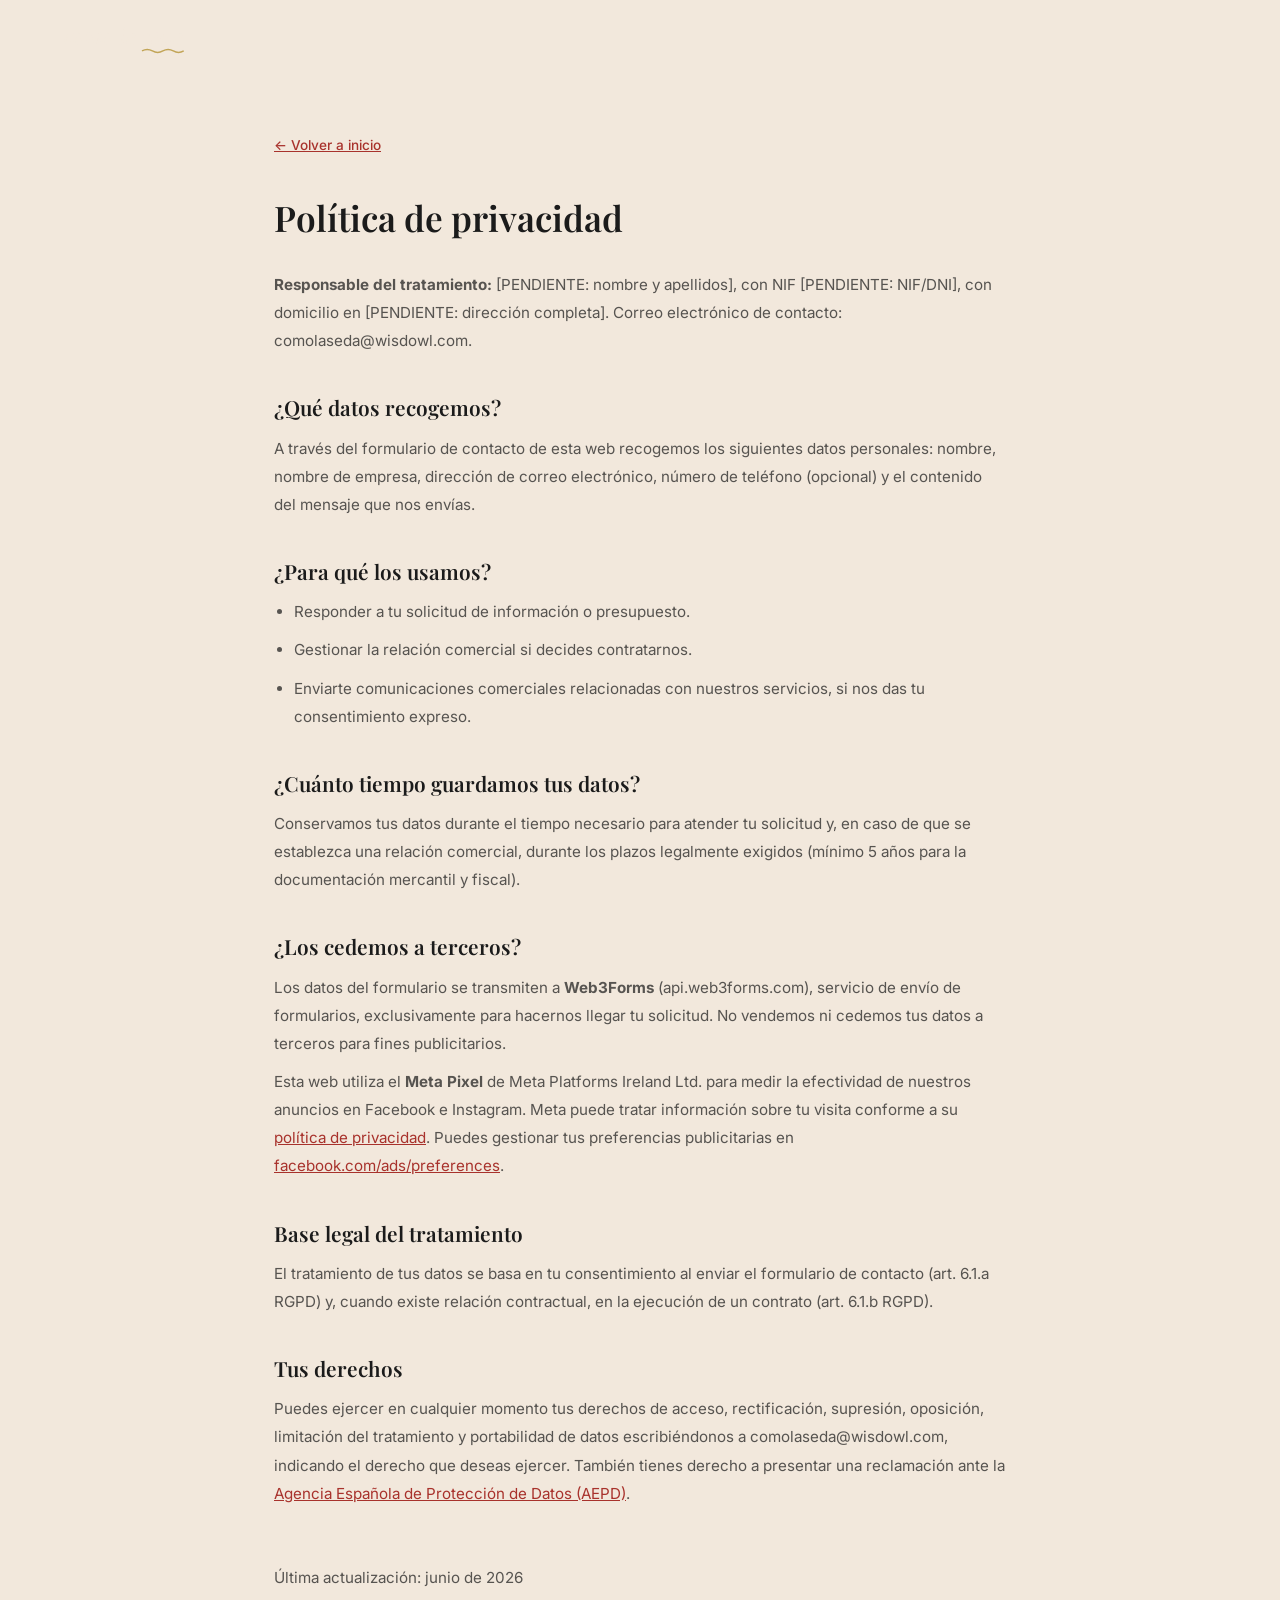
==== privacidad.html @ a711950b "feat: añadir privacidad.html (requisito Meta lead forms) Política de privacidad con placeholders par" ====
<!DOCTYPE html>
<html lang="es">
<head>
<meta charset="UTF-8">
<meta name="viewport" content="width=device-width, initial-scale=1.0">
<title>Política de privacidad — Como la Seda</title>
<link rel="icon" type="image/png" href="favicon.png">
<link rel="preconnect" href="https://fonts.googleapis.com">
<link rel="preconnect" href="https://fonts.gstatic.com" crossorigin>
<link href="https://fonts.googleapis.com/css2?family=Playfair+Display:ital,wght@0,400;0,600;0,700;1,400;1,600&family=Inter:wght@300;400;500;600&display=swap" rel="stylesheet">
<link rel="stylesheet" href="styles.css">
<style>
.priv-wrap{max-width:780px;margin:0 auto;padding:calc(var(--hh) + 60px) 24px 80px}
.priv-wrap h1{font-family:var(--serif);font-size:2.2rem;font-weight:600;margin-bottom:32px;line-height:1.2}
.priv-wrap h2{font-family:var(--serif);font-size:1.3rem;font-weight:600;margin:36px 0 10px;color:var(--dark)}
.priv-wrap p,.priv-wrap li{font-size:.95rem;color:rgba(27,27,27,.72);line-height:1.85;margin-bottom:10px}
.priv-wrap ul{padding-left:20px;list-style:disc;margin-bottom:10px}
.priv-wrap a{color:var(--red);text-decoration:underline}
.priv-back{display:inline-flex;align-items:center;gap:6px;margin-bottom:40px;font-size:.85rem;color:var(--gold);font-weight:500}
.priv-updated{margin-top:56px;font-size:.78rem;color:rgba(27,27,27,.35)}
</style>
</head>
<body>

<header id="hdr">
  <div class="wrap">
    <a href="index.html" class="hdr-logo logo-wrap" aria-label="Como la Seda — volver a inicio">
      como la <span class="seda-inner">seda<svg class="seda-wave" viewBox="0 0 56 8" fill="none" preserveAspectRatio="none"><path d="M0,4 Q7,0 14,4 Q21,8 28,4 Q35,0 42,4 Q49,8 56,4" stroke="#C2A557" stroke-width="1.9" fill="none"/></svg></span>
    </a>
  </div>
</header>

<div class="priv-wrap">
  <a href="index.html" class="priv-back">← Volver a inicio</a>
  <h1>Política de privacidad</h1>

  <p><strong>Responsable del tratamiento:</strong> [PENDIENTE: nombre y apellidos], con NIF [PENDIENTE: NIF/DNI], con domicilio en [PENDIENTE: dirección completa]. Correo electrónico de contacto: comolaseda@wisdowl.com.</p>

  <h2>¿Qué datos recogemos?</h2>
  <p>A través del formulario de contacto de esta web recogemos los siguientes datos personales: nombre, nombre de empresa, dirección de correo electrónico, número de teléfono (opcional) y el contenido del mensaje que nos envías.</p>

  <h2>¿Para qué los usamos?</h2>
  <ul>
    <li>Responder a tu solicitud de información o presupuesto.</li>
    <li>Gestionar la relación comercial si decides contratarnos.</li>
    <li>Enviarte comunicaciones comerciales relacionadas con nuestros servicios, si nos das tu consentimiento expreso.</li>
  </ul>

  <h2>¿Cuánto tiempo guardamos tus datos?</h2>
  <p>Conservamos tus datos durante el tiempo necesario para atender tu solicitud y, en caso de que se establezca una relación comercial, durante los plazos legalmente exigidos (mínimo 5 años para la documentación mercantil y fiscal).</p>

  <h2>¿Los cedemos a terceros?</h2>
  <p>Los datos del formulario se transmiten a <strong>Web3Forms</strong> (api.web3forms.com), servicio de envío de formularios, exclusivamente para hacernos llegar tu solicitud. No vendemos ni cedemos tus datos a terceros para fines publicitarios.</p>
  <p>Esta web utiliza el <strong>Meta Pixel</strong> de Meta Platforms Ireland Ltd. para medir la efectividad de nuestros anuncios en Facebook e Instagram. Meta puede tratar información sobre tu visita conforme a su <a href="https://www.facebook.com/privacy/policy/" target="_blank" rel="noopener noreferrer">política de privacidad</a>. Puedes gestionar tus preferencias publicitarias en <a href="https://www.facebook.com/ads/preferences" target="_blank" rel="noopener noreferrer">facebook.com/ads/preferences</a>.</p>

  <h2>Base legal del tratamiento</h2>
  <p>El tratamiento de tus datos se basa en tu consentimiento al enviar el formulario de contacto (art. 6.1.a RGPD) y, cuando existe relación contractual, en la ejecución de un contrato (art. 6.1.b RGPD).</p>

  <h2>Tus derechos</h2>
  <p>Puedes ejercer en cualquier momento tus derechos de acceso, rectificación, supresión, oposición, limitación del tratamiento y portabilidad de datos escribiéndonos a comolaseda@wisdowl.com, indicando el derecho que deseas ejercer. También tienes derecho a presentar una reclamación ante la <a href="https://www.aepd.es" target="_blank" rel="noopener noreferrer">Agencia Española de Protección de Datos (AEPD)</a>.</p>

  <p class="priv-updated">Última actualización: junio de 2026</p>
</div>

<script>
const hdr = document.getElementById('hdr');
window.addEventListener('scroll', () => hdr.classList.toggle('on', scrollY > 50), { passive: true });
</script>
</body>
</html>
---- styles.css ----
/* ─── Variables ─── */
:root {
  --red:    #A8322C;
  --cream:  #F2E8DC;
  --dark:   #1B1B1B;
  --gold:   #C2A557;
  --gold-l: #D4BB7A;
  --serif:  'Playfair Display', Georgia, serif;
  --sans:   'Inter', system-ui, sans-serif;
  --max:    1200px;
  --hh:     72px;
  --ease:   0.3s ease;
}

/* ─── Reset ─── */
*,*::before,*::after{box-sizing:border-box;margin:0;padding:0}
html{scroll-behavior:smooth}
body{font-family:var(--sans);color:var(--dark);background:var(--cream);line-height:1.6;overflow-x:hidden}
img{display:block;max-width:100%}
a{color:inherit;text-decoration:none}
ul{list-style:none}
button{cursor:pointer;border:none;background:none;font-family:inherit}

/* ─── Utils ─── */
.wrap{max-width:var(--max);margin:0 auto;padding:0 24px}

.label{
  font-size:.72rem;font-weight:600;letter-spacing:.16em;
  text-transform:uppercase;color:var(--gold);margin-bottom:10px;
  display:block;
}
.title{
  font-family:var(--serif);font-size:clamp(2rem,4vw,3rem);
  font-weight:600;line-height:1.2;color:var(--dark);
}
.divider{
  display:flex;align-items:center;gap:12px;
  max-width:180px;margin:20px auto 0;
}
.divider::before,.divider::after{
  content:'';flex:1;height:1px;background:var(--gold);opacity:.35;
}
.divider-dot{width:5px;height:5px;border-radius:50%;background:var(--gold);flex-shrink:0}

.btn{
  display:inline-flex;align-items:center;gap:8px;
  padding:14px 32px;font-family:var(--sans);font-size:.85rem;
  font-weight:600;letter-spacing:.06em;text-transform:uppercase;
  transition:all var(--ease);cursor:pointer;border:none;
}
.btn-gold{background:var(--gold);color:var(--dark)}
.btn-gold:hover{background:var(--gold-l);transform:translateY(-2px);box-shadow:0 8px 24px rgba(194,165,87,.3)}
.btn-outline{border:2px solid var(--cream);color:var(--cream)}
.btn-outline:hover{background:var(--cream);color:var(--dark)}

/* ─── Logo ─── */
.logo-wrap{font-family:var(--serif);font-style:italic;font-weight:400;letter-spacing:.02em;line-height:1}
.seda-inner{position:relative;display:inline-block}
.seda-wave{position:absolute;bottom:-7px;left:0;width:100%;overflow:visible;pointer-events:none}

/* ─── Header ─── */
#hdr{
  position:fixed;top:0;left:0;right:0;z-index:100;height:var(--hh);
  display:flex;align-items:center;
  transition:background var(--ease),box-shadow var(--ease);
}
#hdr.on{
  background:rgba(20,12,8,.96);backdrop-filter:blur(16px);
  box-shadow:0 2px 24px rgba(0,0,0,.25);
}
#hdr .wrap{display:flex;align-items:center;justify-content:space-between;width:100%}
.hdr-logo{font-size:1.35rem;color:var(--cream)}
.hdr-right{display:flex;align-items:center;gap:20px}

.hdr-nav{display:flex;align-items:center;gap:24px}
.hdr-nav-link{
  font-size:.78rem;font-weight:500;letter-spacing:.08em;
  text-transform:uppercase;color:rgba(242,232,220,.6);
  transition:color var(--ease);
}
.hdr-nav-link:hover{color:var(--cream)}

.lang{display:flex;align-items:center;gap:3px}
.lang-btn{
  padding:4px 9px;font-size:.75rem;font-weight:500;letter-spacing:.09em;
  color:rgba(242,232,220,.5);transition:color var(--ease);border-radius:2px;
}
.lang-btn.on{color:var(--gold);font-weight:700}
.lang-btn:hover:not(.on){color:var(--cream)}
.lang-sep{color:rgba(242,232,220,.2);font-size:.7rem}

.hdr-cta{padding:10px 22px;font-size:.78rem}

/* ─── Hero ─── */
#hero{
  position:relative;min-height:100vh;display:flex;
  align-items:center;justify-content:center;text-align:center;
  overflow:hidden;background:#140c08;
}
.hero-bg{
  position:absolute;inset:0;
  background:url('https://images.unsplash.com/photo-1607082348824-0a96f2a4b9da?w=1800&q=75&fit=crop') center/cover no-repeat;
  opacity:.22;transform:scale(1.06);transition:transform 9s ease,opacity .6s ease;
}
.hero-bg.rdy{transform:scale(1)}
.hero-veil{
  position:absolute;inset:0;
  background:linear-gradient(to bottom,rgba(20,12,8,.55) 0%,rgba(20,12,8,.3) 45%,rgba(20,12,8,.72) 100%);
}
.hero-body{
  position:relative;z-index:2;max-width:820px;
  padding:calc(var(--hh) + 60px) 24px 80px;
}
.hero-logo{font-size:clamp(2.8rem,7vw,5.2rem);color:var(--cream);margin-bottom:32px}
.hero-tag{
  font-size:.78rem;font-weight:500;letter-spacing:.22em;
  text-transform:uppercase;color:var(--gold);margin-bottom:22px;display:block;
}
.hero-h1{
  font-family:var(--serif);font-size:clamp(2.6rem,6.5vw,5rem);
  font-weight:700;line-height:1.08;color:var(--cream);margin-bottom:22px;
}
.hero-sub{
  font-size:clamp(.95rem,2vw,1.15rem);font-weight:300;
  color:rgba(242,232,220,.8);max-width:540px;margin:0 auto 40px;line-height:1.75;
}
.hero-arrow{
  position:absolute;bottom:30px;left:50%;transform:translateX(-50%);
  z-index:2;color:rgba(242,232,220,.4);animation:bob 2.2s ease-in-out infinite;
}
@keyframes bob{0%,100%{transform:translateX(-50%) translateY(0)}50%{transform:translateX(-50%) translateY(7px)}}

/* ─── Regalos (cards ventajas) ─── */
#regalos{background:var(--cream);padding:100px 0}
.regalos-head{text-align:center;margin-bottom:60px}
.porq-grid{display:grid;grid-template-columns:repeat(3,1fr);gap:32px}
.porq-card{
  background:#fff;padding:48px 32px;text-align:center;
  position:relative;transition:transform var(--ease),box-shadow var(--ease);
  border-bottom:3px solid transparent;
}
.porq-card::after{
  content:'';position:absolute;bottom:-3px;left:0;
  width:0;height:3px;background:var(--gold);transition:width .5s ease;
}
.porq-card:hover::after{width:100%}
.porq-card:hover{transform:translateY(-5px);box-shadow:0 20px 48px rgba(0,0,0,.08)}
.porq-icon{
  width:62px;height:62px;border-radius:50%;background:rgba(168,50,44,.08);
  display:flex;align-items:center;justify-content:center;margin:0 auto 22px;
}
.porq-icon svg{width:26px;height:26px;stroke:var(--red);fill:none;stroke-width:1.6;stroke-linecap:round;stroke-linejoin:round}
.porq-card h3{font-family:var(--serif);font-size:1.35rem;font-weight:600;color:var(--dark);margin-bottom:12px}
.porq-card p{font-size:.92rem;color:rgba(27,27,27,.68);line-height:1.75}

/* ─── Suministros ─── */
#suministros{background:#f7f1e9;padding:100px 0}
.sumi-head{text-align:center;margin-bottom:60px}
.sumi-sub{max-width:580px;margin:20px auto 0;color:rgba(27,27,27,.65);font-size:.97rem;line-height:1.75}
.sumi-steps{display:grid;grid-template-columns:repeat(3,1fr);gap:32px;margin-bottom:40px}
.sumi-step{background:#fff;padding:40px 28px;text-align:center;transition:transform var(--ease),box-shadow var(--ease)}
.sumi-step:hover{transform:translateY(-5px);box-shadow:0 20px 48px rgba(0,0,0,.08)}
.sumi-num{
  width:52px;height:52px;border-radius:50%;
  background:rgba(168,50,44,.08);border:2px solid rgba(168,50,44,.2);
  display:flex;align-items:center;justify-content:center;margin:0 auto 20px;
  font-family:var(--serif);font-size:1.4rem;font-weight:600;color:var(--red);
}
.sumi-step h3{font-family:var(--serif);font-size:1.2rem;font-weight:600;color:var(--dark);margin-bottom:10px}
.sumi-step p{font-size:.9rem;color:rgba(27,27,27,.65);line-height:1.75}
.sumi-note{text-align:center;font-size:.82rem;color:rgba(27,27,27,.5);margin-bottom:36px}
.sumi-cta{text-align:center}

/* ─── Revende ─── */
#revende{background:var(--cream);padding:100px 0}
.rev-head{text-align:center;margin-bottom:60px}
.rev-sub{max-width:600px;margin:20px auto 0;color:rgba(27,27,27,.65);font-size:.97rem;line-height:1.75}
.rev-grid{display:grid;grid-template-columns:repeat(3,1fr);gap:32px;margin-bottom:52px}
.rev-cta{text-align:center}

/* ─── Catálogo ─── */
#cat{background:var(--dark);padding:100px 0}
.cat-head{text-align:center;margin-bottom:16px}
.cat-head .title{color:var(--cream)}
.cat-note{
  text-align:center;color:rgba(242,232,220,.55);font-size:.9rem;
  max-width:580px;margin:18px auto 44px;line-height:1.7;
}
.cat-grid{display:grid;grid-template-columns:repeat(12,1fr);grid-template-rows:auto auto;gap:14px}
.cat-item{position:relative;overflow:hidden;cursor:default}
.cat-item:nth-child(1){grid-column:span 5;grid-row:1}
.cat-item:nth-child(2){grid-column:span 7;grid-row:1}
.cat-item:nth-child(3){grid-column:span 4;grid-row:2}
.cat-item:nth-child(4){grid-column:span 4;grid-row:2}
.cat-item:nth-child(5){grid-column:span 4;grid-row:2}
.cat-item img{
  width:100%;height:100%;object-fit:cover;min-height:240px;
  transition:transform .65s ease;
}
.cat-item:hover img{transform:scale(1.07)}
.cat-veil{
  position:absolute;inset:0;
  background:linear-gradient(to top,rgba(20,12,8,.9) 0%,rgba(20,12,8,.1) 60%);
  display:flex;align-items:flex-end;padding:22px;
  transition:background var(--ease);
}
.cat-item:hover .cat-veil{background:linear-gradient(to top,rgba(168,50,44,.88) 0%,rgba(168,50,44,.15) 65%)}
.cat-name{font-family:var(--serif);font-size:1.15rem;font-weight:600;color:var(--cream)}
.cat-cta{text-align:center;margin-top:52px}
.cat-proc{
  color:rgba(242,232,220,.35);font-size:.76rem;letter-spacing:.08em;
  text-transform:uppercase;margin-bottom:24px;
}

/* ─── Quién está detrás ─── */
#quien{background:var(--dark);padding:100px 0}
.who-inner{display:grid;grid-template-columns:280px 1fr;gap:72px;align-items:center}
.who-photo{display:flex;justify-content:center}
.who-photo-placeholder{
  width:220px;height:220px;border-radius:50%;
  background:rgba(194,165,87,.12);border:3px solid var(--gold);
  display:flex;align-items:center;justify-content:center;
  font-family:var(--serif);font-size:4rem;font-weight:600;color:var(--gold);
  flex-shrink:0;
}
.who-photo-img{width:220px;height:220px;border-radius:50%;object-fit:cover;border:3px solid var(--gold)}
.who-text .title{color:var(--cream);margin-bottom:20px}
.who-text .label{margin-bottom:12px}
.who-p{color:rgba(242,232,220,.68);font-size:.97rem;line-height:1.8;margin-bottom:16px}
.who-text .btn{margin-top:12px}

/* ─── Contacto ─── */
#cta{background:var(--dark);padding:100px 0;border-top:1px solid rgba(255,255,255,.07)}
.cta-inner{display:grid;grid-template-columns:1fr 1.6fr;gap:72px;align-items:start}
.cta-info .title{color:var(--cream);margin-bottom:14px}
.cta-sub{color:rgba(242,232,220,.58);font-size:.97rem;line-height:1.75;margin-bottom:36px}
.cta-detail{display:flex;align-items:flex-start;gap:12px;color:rgba(242,232,220,.72);font-size:.88rem;margin-bottom:12px}
.cta-detail svg{width:17px;height:17px;stroke:var(--gold);fill:none;stroke-width:1.6;flex-shrink:0;margin-top:2px}
.cta-detail a{color:inherit}

.cta-right{display:flex;flex-direction:column;align-items:stretch;gap:20px}
.btn-wa-big{
  display:flex;align-items:center;justify-content:center;gap:14px;
  padding:20px 36px;background:#25D366;color:#fff;
  font-family:var(--sans);font-size:1rem;font-weight:600;
  letter-spacing:.04em;transition:all var(--ease);
}
.btn-wa-big:hover{background:#1ebe5d;transform:translateY(-2px);box-shadow:0 8px 28px rgba(37,211,102,.35)}
.cta-email-toggle{
  font-size:.82rem;color:rgba(242,232,220,.4);text-decoration:underline;
  background:none;border:none;cursor:pointer;padding:0;text-align:left;
  transition:color var(--ease);font-family:var(--sans);
}
.cta-email-toggle:hover{color:rgba(242,232,220,.75)}
.email-form-wrap{width:100%}

.cform{background:rgba(255,255,255,.04);border:1px solid rgba(255,255,255,.08);padding:44px}
.frow{display:grid;grid-template-columns:1fr 1fr;gap:18px}
.fg{margin-bottom:18px}
.fg label{
  display:block;font-size:.72rem;font-weight:500;letter-spacing:.09em;
  text-transform:uppercase;color:rgba(242,232,220,.5);margin-bottom:8px;
}
.fg input,.fg textarea,.fg select{
  width:100%;padding:13px 16px;background:rgba(255,255,255,.06);
  border:1px solid rgba(255,255,255,.12);color:var(--cream);
  font-family:var(--sans);font-size:.92rem;transition:border-color var(--ease);
  outline:none;-webkit-appearance:none;appearance:none;border-radius:0;
}
.fg input::placeholder,.fg textarea::placeholder{color:rgba(242,232,220,.25)}
.fg input:focus,.fg textarea:focus,.fg select:focus{border-color:var(--gold)}
.fg textarea{min-height:110px;resize:vertical}
.fg select{
  background-image:url("data:image/svg+xml,%3Csvg xmlns='http://www.w3.org/2000/svg' width='11' height='7' viewBox='0 0 11 7'%3E%3Cpath d='M1 1l4.5 4.5L10 1' stroke='%23C2A557' stroke-width='1.5' fill='none' stroke-linecap='round'/%3E%3C/svg%3E");
  background-repeat:no-repeat;background-position:right 14px center;padding-right:38px;
  cursor:pointer;
}
.fg select option{background:var(--dark);color:var(--cream)}
.fsub{width:100%;padding:17px;font-size:.88rem}
.fnote{text-align:center;font-size:.72rem;color:rgba(242,232,220,.3);margin-top:10px}
.fsuccess{display:none;text-align:center;padding:52px 24px}
.fsuccess.on{display:block}
.fsuccess-ico{
  width:62px;height:62px;border-radius:50%;
  background:rgba(194,165,87,.12);border:2px solid var(--gold);
  display:flex;align-items:center;justify-content:center;margin:0 auto 22px;
}
.fsuccess-ico svg{width:26px;height:26px;stroke:var(--gold);fill:none;stroke-width:2.2}
.fsuccess h3{font-family:var(--serif);font-size:1.5rem;color:var(--cream);margin-bottom:10px}
.fsuccess p{color:rgba(242,232,220,.58);font-size:.92rem}

/* ─── Footer ─── */
footer{background:#0e0a08;padding:28px 0;border-top:1px solid rgba(255,255,255,.05)}
.ft-bot{display:flex;align-items:center;justify-content:space-between;flex-wrap:wrap;gap:14px}
.ft-logo{font-size:1.2rem;color:var(--cream)}
.ft-copy{font-size:.75rem;color:rgba(242,232,220,.28)}
.ft-links{display:flex;gap:20px;flex-wrap:wrap}
.ft-links a{font-size:.78rem;color:rgba(242,232,220,.4);transition:color var(--ease)}
.ft-links a:hover{color:var(--cream)}

/* ─── WhatsApp flotante ─── */
.wa-float{
  position:fixed;bottom:28px;right:28px;z-index:200;
  width:58px;height:58px;border-radius:50%;background:#25D366;
  display:flex;align-items:center;justify-content:center;color:#fff;
  box-shadow:0 4px 20px rgba(37,211,102,.45);
  opacity:0;transform:scale(.7);pointer-events:none;
  transition:opacity .3s ease,transform .3s ease,background .2s ease;
}
.wa-float.show{opacity:1;transform:scale(1);pointer-events:auto}
.wa-float:hover{background:#1ebe5d;box-shadow:0 6px 28px rgba(37,211,102,.55)}

/* ─── Fade-up ─── */
.fu{opacity:0;transform:translateY(28px);transition:opacity .7s ease,transform .7s ease}
.fu.in{opacity:1;transform:translateY(0)}
.fu:nth-child(2){transition-delay:.1s}
.fu:nth-child(3){transition-delay:.2s}
.fu:nth-child(4){transition-delay:.3s}
.fu:nth-child(5){transition-delay:.4s}

/* ─── Responsive ─── */
@media(max-width:1024px){
  .cat-item:nth-child(1){grid-column:span 6}
  .cat-item:nth-child(2){grid-column:span 6}
  .cat-item:nth-child(3),.cat-item:nth-child(4),.cat-item:nth-child(5){grid-column:span 4}
  .cta-inner{gap:44px}
  .who-inner{gap:44px}
}
@media(max-width:900px){
  .hdr-nav{display:none}
}
@media(max-width:768px){
  .hdr-cta{display:none}
  .porq-grid{grid-template-columns:1fr;max-width:460px;margin:0 auto}
  .sumi-steps{grid-template-columns:1fr}
  .rev-grid{grid-template-columns:1fr;max-width:460px;margin-left:auto;margin-right:auto}
  .cat-grid{grid-template-columns:1fr 1fr}
  .cat-item:nth-child(n){grid-column:span 1 !important;grid-row:auto !important}
  .who-inner{grid-template-columns:1fr;gap:36px;text-align:center}
  .who-photo{justify-content:center}
  .who-photo-placeholder{width:140px;height:140px;font-size:2.5rem}
  .who-photo-img{width:140px;height:140px}
  .who-text .btn{width:100%;justify-content:center}
  .cta-inner{grid-template-columns:1fr;gap:44px}
  .cform{padding:28px 20px}
  .frow{grid-template-columns:1fr}
  .ft-bot{flex-direction:column;gap:12px;text-align:center}
  .ft-links{flex-direction:column;align-items:center;gap:8px}
}
@media(max-width:480px){
  .cat-grid{grid-template-columns:1fr}
  .wa-float{bottom:16px;right:16px;width:52px;height:52px}
}
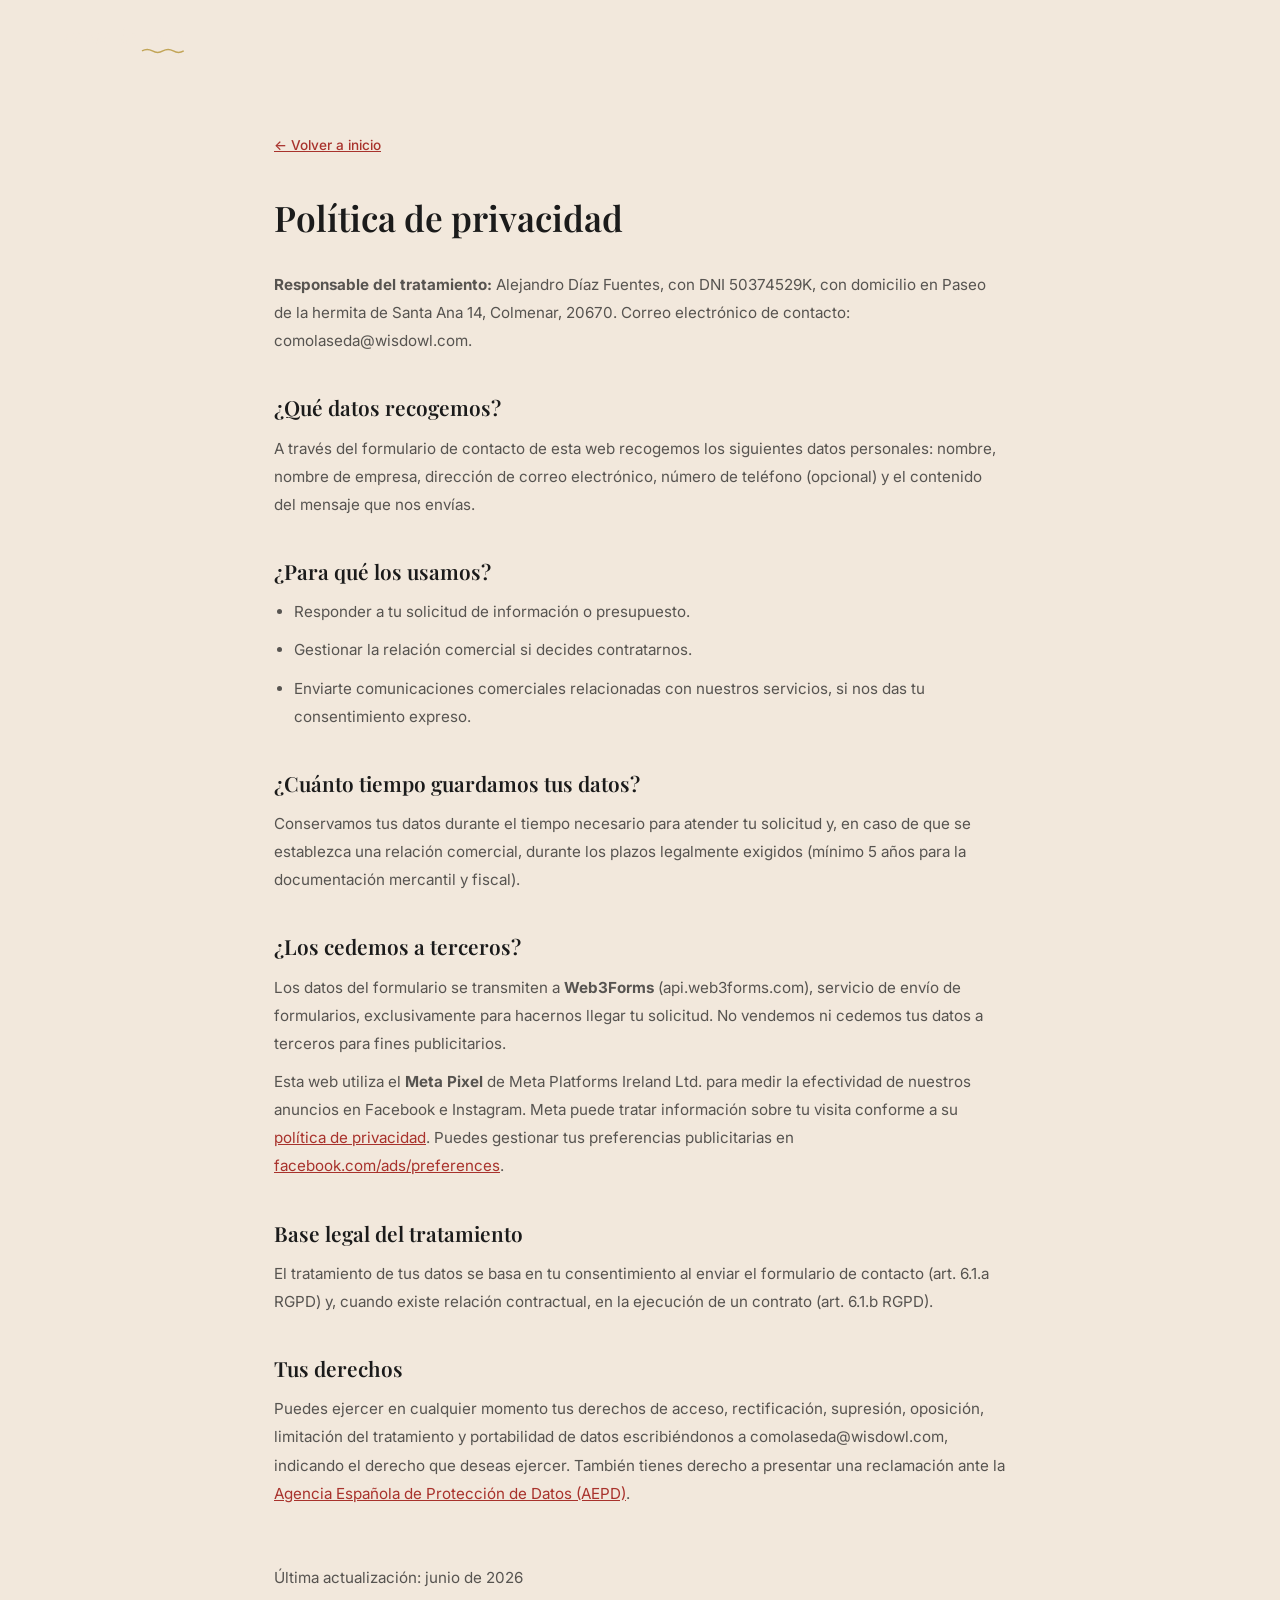
==== commit d33a70ab: "feat: completar datos del responsable en privacidad.html Co-Authored-By: Claude Sonnet 4.6 <noreply@" ====
--- a/privacidad.html
+++ b/privacidad.html
@@ -34,7 +34,7 @@
   <a href="index.html" class="priv-back">← Volver a inicio</a>
   <h1>Política de privacidad</h1>
 
-  <p><strong>Responsable del tratamiento:</strong> [PENDIENTE: nombre y apellidos], con NIF [PENDIENTE: NIF/DNI], con domicilio en [PENDIENTE: dirección completa]. Correo electrónico de contacto: comolaseda@wisdowl.com.</p>
+  <p><strong>Responsable del tratamiento:</strong> Alejandro Díaz Fuentes, con DNI 50374529K, con domicilio en Paseo de la hermita de Santa Ana 14, Colmenar, 20670. Correo electrónico de contacto: comolaseda@wisdowl.com.</p>
 
   <h2>¿Qué datos recogemos?</h2>
   <p>A través del formulario de contacto de esta web recogemos los siguientes datos personales: nombre, nombre de empresa, dirección de correo electrónico, número de teléfono (opcional) y el contenido del mensaje que nos envías.</p>
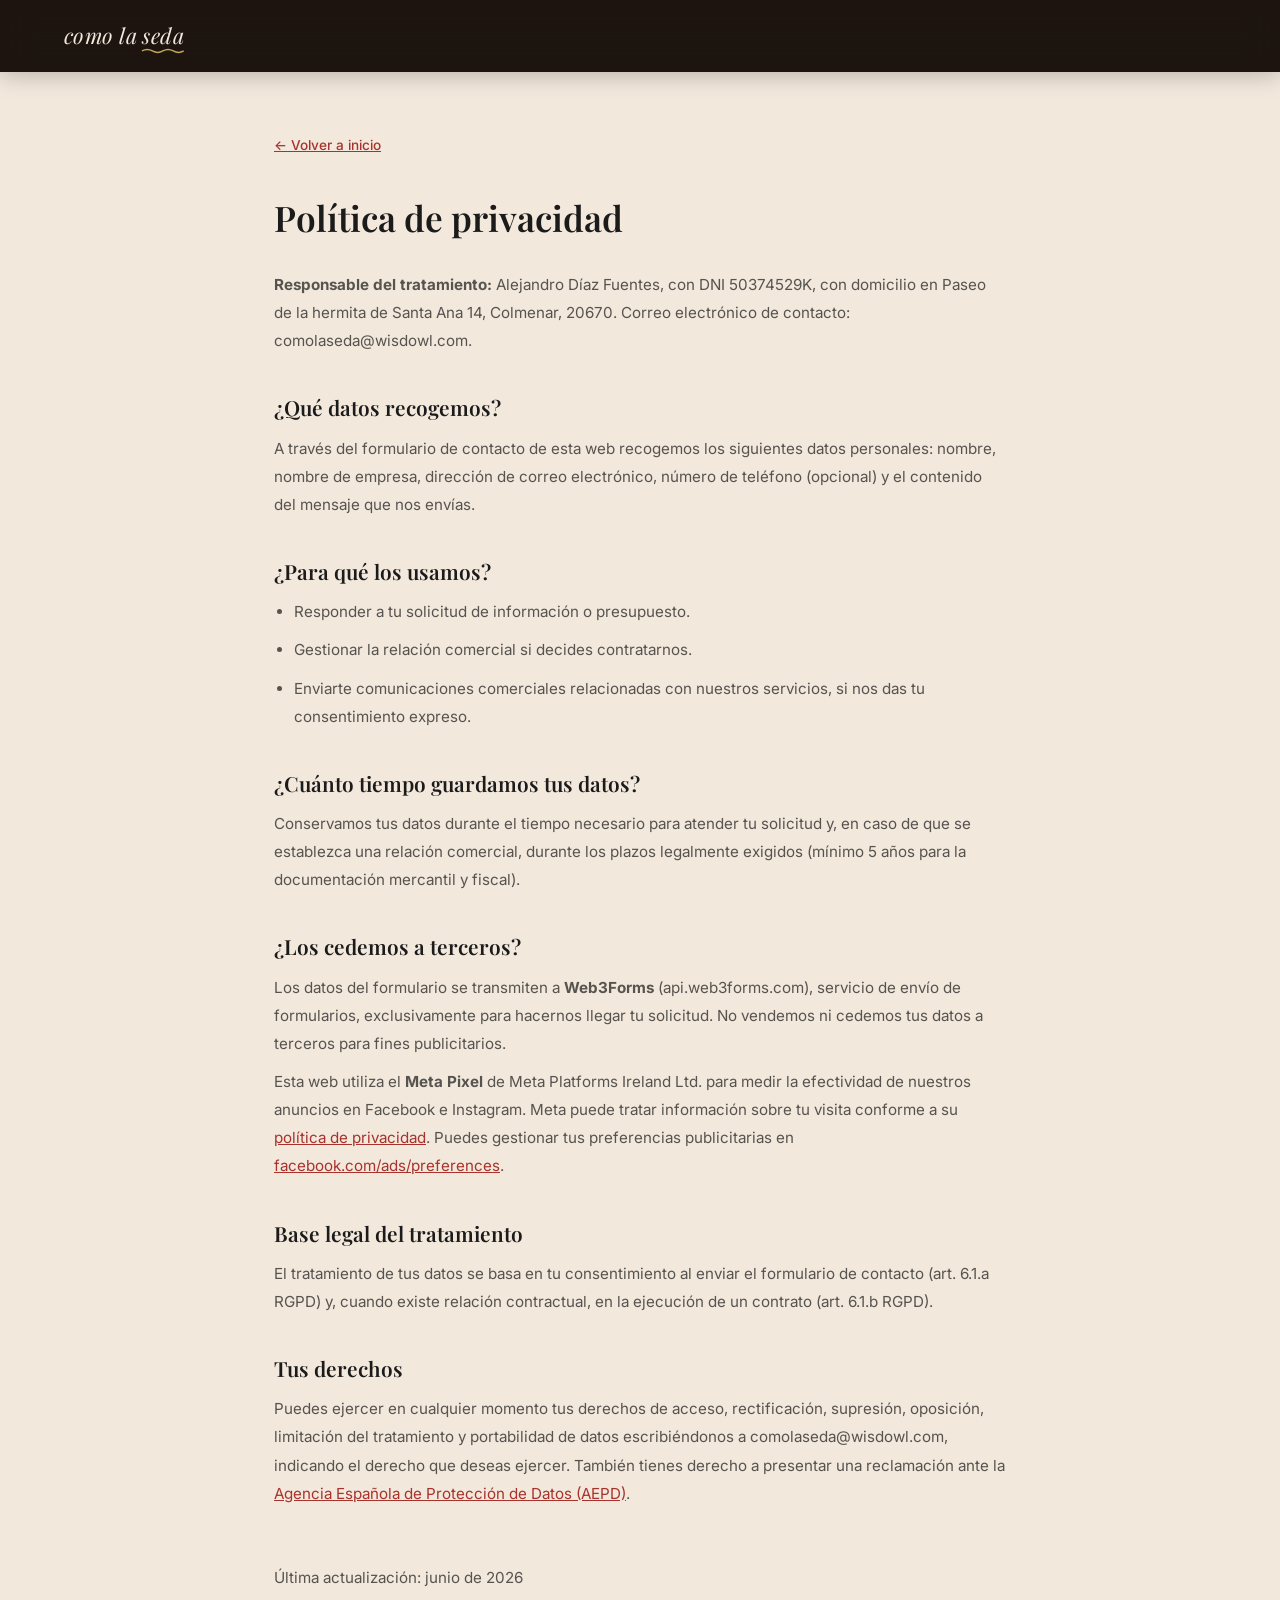
==== commit cca8e2df: "fix: imágenes de fondo suministros/revende + header privacidad siempre oscuro - styles.css: fondos c" ====
--- a/privacidad.html
+++ b/privacidad.html
@@ -22,7 +22,7 @@
 </head>
 <body>
 
-<header id="hdr">
+<header id="hdr" class="on">
   <div class="wrap">
     <a href="index.html" class="hdr-logo logo-wrap" aria-label="Como la Seda — volver a inicio">
       como la <span class="seda-inner">seda<svg class="seda-wave" viewBox="0 0 56 8" fill="none" preserveAspectRatio="none"><path d="M0,4 Q7,0 14,4 Q21,8 28,4 Q35,0 42,4 Q49,8 56,4" stroke="#C2A557" stroke-width="1.9" fill="none"/></svg></span>
@@ -62,9 +62,5 @@
   <p class="priv-updated">Última actualización: junio de 2026</p>
 </div>
 
-<script>
-const hdr = document.getElementById('hdr');
-window.addEventListener('scroll', () => hdr.classList.toggle('on', scrollY > 50), { passive: true });
-</script>
 </body>
 </html>
--- a/styles.css
+++ b/styles.css
@@ -154,7 +154,13 @@
 .porq-card p{font-size:.92rem;color:rgba(27,27,27,.68);line-height:1.75}
 
 /* ─── Suministros ─── */
-#suministros{background:#f7f1e9;padding:100px 0}
+#suministros{
+  background-color:#f7f1e9;
+  background-image:linear-gradient(rgba(247,241,233,.88),rgba(247,241,233,.88)),
+    url('https://images.unsplash.com/photo-1586528116311-ad8dd3c8310d?w=1800&q=60&fit=crop');
+  background-size:cover;background-position:center;
+  padding:100px 0;
+}
 .sumi-head{text-align:center;margin-bottom:60px}
 .sumi-sub{max-width:580px;margin:20px auto 0;color:rgba(27,27,27,.65);font-size:.97rem;line-height:1.75}
 .sumi-steps{display:grid;grid-template-columns:repeat(3,1fr);gap:32px;margin-bottom:40px}
@@ -172,7 +178,13 @@
 .sumi-cta{text-align:center}
 
 /* ─── Revende ─── */
-#revende{background:var(--cream);padding:100px 0}
+#revende{
+  background-color:var(--cream);
+  background-image:linear-gradient(rgba(242,232,220,.85),rgba(242,232,220,.85)),
+    url('https://images.unsplash.com/photo-1441986300917-64674bd600d8?w=1800&q=60&fit=crop');
+  background-size:cover;background-position:center;
+  padding:100px 0;
+}
 .rev-head{text-align:center;margin-bottom:60px}
 .rev-sub{max-width:600px;margin:20px auto 0;color:rgba(27,27,27,.65);font-size:.97rem;line-height:1.75}
 .rev-grid{display:grid;grid-template-columns:repeat(3,1fr);gap:32px;margin-bottom:52px}
